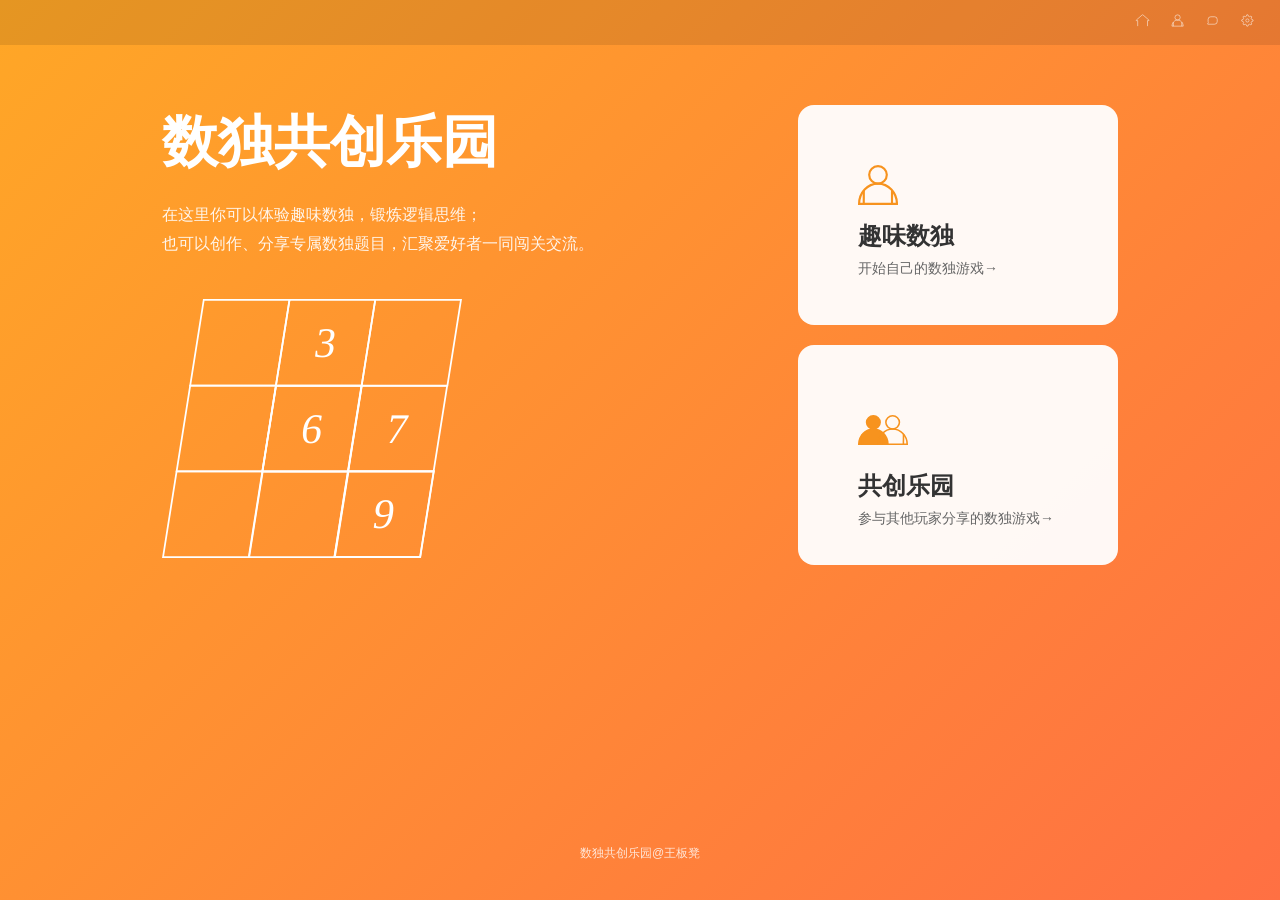
==== index.html @ 4a88fc5c "Initial commit" ====
<!DOCTYPE html>
<html lang="zh-CN">
<head>
    <meta charset="UTF-8">
    <meta name="viewport" content="width=device-width, initial-scale=1.0">
    <title>数独共创乐园</title>
    <script>
        // 在页面加载前设置主题，避免闪烁
        (function() {
            const savedTheme = localStorage.getItem('currentTheme') || 'orange';
            const themes = {
                orange: 'linear-gradient(135deg, #FFA726 0%, #FF7043 100%)',
                blue: 'linear-gradient(135deg, #1E88E5 0%, #1565C0 100%)',
                purple: 'linear-gradient(135deg, #7E57C2 0%, #5E35B1 100%)',
                green: 'linear-gradient(135deg, #43A047 0%, #2E7D32 100%)',
                pink: 'linear-gradient(135deg, #EC407A 0%, #D81B60 100%)',
                cyan: 'linear-gradient(135deg, #00ACC1 0%, #00838F 100%)',
                dark: 'linear-gradient(135deg, #1a1a2e 0%, #16213e 100%)'
            };
            document.documentElement.style.setProperty('--theme-gradient', themes[savedTheme] || themes.orange);
        })();
    </script>
    <link rel="stylesheet" href="public/home.css">
    <link rel="stylesheet" href="public/settings.css">
    <link rel="stylesheet" href="public/message-popup.css">
</head>
<body>
    <!-- 导航栏 -->
    <nav>
        <a href="index.html"><img src="public/images/主页图标.svg" alt="首页"></a>
        <a href="account.html" data-action="account"><img src="public/images/账号图标.svg" alt="账号"></a>
        <a href="#" id="messageBtn" style="position: relative;">
            <img src="public/images/消息图标.svg" alt="消息">
            <span id="messageBadge"></span>
        </a>
        <a href="#" onclick="event.preventDefault(); event.stopPropagation(); toggleSettingsMenu(this);"><img src="public/images/设置图标.svg" alt="设置"></a>
    </nav>

    <!-- 主要内容 -->
    <div class="main-content">
        <div class="left-section">
            <h1>数独共创乐园</h1>
            <p>在这里你可以体验趣味数独，锻炼逻辑思维；<br>
            也可以创作、分享专属数独题目，汇聚爱好者一同闯关交流。</p>
            
            <!-- 数独网格预览 -->
            <img src="public/images/说明下面的图片.svg" alt="数独网格" class="sudoku-image">
        </div>

        <div class="right-section">
            <a href="game.html" class="card-link">
                <div class="card game-card">
                    <div class="card-icon-wrapper">
                        <img src="public/images/趣味数独图标.svg" alt="趣味数独" class="card-icon">
                    </div>
                    <div class="card-title">趣味数独</div>
                    <div class="card-desc">开始自己的数独游戏→</div>
                </div>
            </a>

            <a href="paradise.html" class="card-link">
                <div class="card paradise-card">
                    <div class="card-icon-wrapper">
                        <img src="public/images/共创乐园图标.svg" alt="共创乐园" class="card-icon">
                    </div>
                    <div class="card-title">共创乐园</div>
                    <div class="card-desc">参与其他玩家分享的数独游戏→</div>
                </div>
            </a>
        </div>
    </div>

    <footer>
        数独共创乐园@王板凳
    </footer>

    <script src="public/js/user.js"></script>
    <script src="public/js/user-menu.js"></script>
    <script src="public/js/settings-menu.js"></script>
    <script src="public/js/audio-manager.js"></script>
    <script src="public/js/message-popup.js"></script>
</body>
</html>
---- public/home.css ----
@charset "utf-8";

* {
    margin: 0;
    padding: 0;
    box-sizing: border-box;
}

body {
    min-height: 100vh;
    background: var(--theme-gradient, linear-gradient(135deg, #FFA726 0%, #FF7043 100%));
    font-family: "Noto Sans SC", "Source Han Sans CN", "Microsoft YaHei", sans-serif;
    color: #FFFFFF;
}

/* 导航栏 */
nav {
    display: flex;
    justify-content: flex-end;
    padding: 12px 24px;
    gap: 18px;
}

nav a {
    color: #FFFFFF;
    text-decoration: none;
    opacity: 0.9;
    transition: opacity 0.3s;
}

nav a:hover {
    opacity: 1;
}

nav img {
    width: 17px;
    height: 17px;
}

/* 主要内容区域 */
.main-content {
    display: flex;
    justify-content: space-around;
    align-items: flex-start;
    padding: 60px 80px;
    min-height: calc(100vh - 120px);
    flex-wrap: wrap;
    gap: 40px;
}

.left-section {
    max-width: 500px;
    display: flex;
    flex-direction: column;
    align-items: flex-start;
}

.left-section h1 {
    font-size: 56px;
    margin-bottom: 20px;
    font-weight: bold;
}

.left-section p {
    font-size: 16px;
    line-height: 1.8;
    opacity: 0.9;
    margin-bottom: 40px;
}

/* 数独网格预览 */
.sudoku-image {
    max-width: 300px;
    height: auto;
}

/* 右侧卡片区域 */
.right-section {
    display: flex;
    flex-direction: column;
    gap: 20px;
}

.card-link {
    text-decoration: none;
    color: inherit;
}

.card {
    background-color: rgba(255, 255, 255, 0.95);
    border-radius: 16px;
    padding: 60px 60px 40px 60px;
    width: 320px;
    min-height: 220px;
    height: 220px;
    cursor: pointer;
    transition: transform 0.3s, box-shadow 0.3s;
    display: flex;
    flex-direction: column;
    justify-content: flex-start;
    box-sizing: border-box;
}

.card:hover {
    transform: translateY(-5px);
    box-shadow: 0 10px 40px rgba(0, 0, 0, 0.15);
}

.card-icon-wrapper {
    width: 40px;
    height: 40px;
    display: flex;
    justify-content: center;
    align-items: center;
    margin-bottom: 15px;
}

.card-icon {
    width: 40px;
    height: 40px;
    object-fit: contain;
}

.card-title {
    font-size: 24px;
    color: #333333;
    margin-bottom: 8px;
    font-weight: bold;
    font-family: "Noto Sans SC", "Source Han Sans CN", "Microsoft YaHei", sans-serif;
}

.card-desc {
    font-size: 14px;
    color: #666666;
    font-family: "Noto Sans SC", "Source Han Sans CN", "Microsoft YaHei", sans-serif;
}

/* Footer样式 */
footer {
    text-align: center;
    padding: 20px;
    font-size: 12px;
    color: rgba(255, 255, 255, 0.8);
    font-family: "Noto Sans SC", "Source Han Sans CN", "Microsoft YaHei", sans-serif;
    margin-top: auto;
}

/* 趣味数独卡片图标保持40x40px */
.game-card .card-icon-wrapper {
    width: 40px;
    height: 40px;
}

.game-card .card-icon {
    width: 40px;
    height: 40px;
}

/* 共创乐园卡片图标放大到50x50px */
.paradise-card .card-icon-wrapper {
    width: 50px;
    height: 50px;
}

.paradise-card .card-icon {
    width: 50px;
    height: 50px;
}

/* 通用样式类 */
.st {
    font-family: "Noto Sans SC", "Source Han Sans CN", "Microsoft YaHei", sans-serif;
    font-size: 24px;
    color: #FFFFFF;
    color: rgb(255, 255, 255);
    opacity: 0.9;
    filter: alpha(opacity=90) progid:DXImageTransform.Microsoft.Alpha(opacity=90);
}

/* 响应式布局 */
@media (max-width: 1080px) {
    .main-content {
        flex-direction: column;
        align-items: center;
        text-align: center;
    }
    
    .left-section {
        align-items: center;
        max-width: 100%;
    }
    
    .sudoku-image {
        max-width: 350px;
    }
    
    .right-section {
        flex-direction: row;
        flex-wrap: wrap;
        justify-content: center;
        gap: 20px;
        margin-top: 20px;
    }
    
    .card {
        width: 320px;
        min-height: 220px;
        height: 220px;
    }

    .card-desc {
        white-space: nowrap;
        font-size: 13px;
    }
}

@media (max-width: 768px) {
    nav {
        padding: 15px 20px;
        gap: 20px;
    }
    
    nav img {
        width: 24px;
        height: 24px;
    }
    
    .main-content {
        padding: 30px 20px;
    }
    
    .left-section h1 {
        font-size: 40px;
    }
    
    .left-section p {
        font-size: 14px;
    }
    
    .sudoku-image {
        max-width: 280px;
    }
    
    .right-section {
        flex-direction: column;
        align-items: stretch;
        width: 100%;
        padding: 0 15px;
        box-sizing: border-box;
    }
    
    .card-link {
        width: 100%;
        display: flex;
        justify-content: center;
    }
    
    .card {
        width: 100%;
        max-width: 320px;
        min-height: 220px;
        height: 220px;
    }
}

@media (max-width: 400px) {
    .right-section {
        width: 100%;
        padding: 0 15px;
        box-sizing: border-box;
        display: flex;
        flex-direction: column;
        align-items: stretch;
        gap: 15px;
    }
    
    .card-link {
        width: 100%;
    }
    
    .card {
        width: 100%;
        max-width: none;
        min-height: 200px;
        height: 200px;
        padding: 30px 20px;
        box-sizing: border-box;
    }
    
    .card-title {
        font-size: 20px;
    }
    
    .card-desc {
        font-size: 13px;
        white-space: normal;
    }
}

/* 游戏页面样式 */
.game-page {
    background: linear-gradient(180deg, #FFA726 0%, #FF7043 100%);
}

.game-header {
    display: flex;
    justify-content: space-between;
    align-items: center;
    padding: 15px 30px;
    border-bottom: 1px solid rgba(255,255,255,0.3);
}

.logo-section {
    display: flex;
    align-items: center;
    gap: 20px;
}

.logo {
    width: 40px;
    height: 40px;
}

.nav-tabs {
    display: flex;
    gap: 10px;
}

.nav-tabs .tab {
    padding: 8px 30px;
    border: 3px solid #fff;
    background: transparent;
    color: #fff;
    border-radius: 5px;
    font-family: "Noto Sans SC", "Source Han Sans CN", "Microsoft YaHei", sans-serif;
    font-size: 20px;
    cursor: pointer;
    transition: all 0.3s;
}

.nav-tabs .tab.active {
    background: rgba(255,255,255,0.24);
}

.header-icons {
    display: flex;
    gap: 20px;
}

.header-icons img {
    width: 28px;
    height: 28px;
}

.game-main {
    padding: 30px;
    max-width: 1200px;
    margin: 0 auto;
}

.difficulty {
    text-align: center;
    margin-bottom: 20px;
    font-size: 18px;
}

.stars {
    font-size: 24px;
    margin-left: 10px;
}

.game-content {
    display: flex;
    justify-content: center;
    gap: 50px;
    flex-wrap: wrap;
}

/* 数独网格 */
.sudoku-grid {
    display: flex;
    justify-content: center;
    align-items: center;
}

.grid-container {
    display: grid;
    grid-template-columns: repeat(9, 50px);
    grid-template-rows: repeat(9, 50px);
    border: 3px solid #fff;
    border-radius: 4px;
    overflow: hidden;
}

.cell {
    display: flex;
    justify-content: center;
    align-items: center;
    border: 2px solid rgba(255,255,255,0.5);
    font-size: 24px;
    font-weight: bold;
    cursor: pointer;
    transition: background 0.2s;
    color: rgba(255,255,255,0.6); /* 玩家填写的数字60%不透明度 */
}

.cell:hover {
    background: rgba(255,255,255,0.2);
}

.cell.thick-right {
    border-right: 5px solid #fff;
}

.cell.thick-bottom {
    border-bottom: 5px solid #fff;
}

.cell.highlight {
    background: rgba(255,255,255,0.25); /* 高亮格子25%不透明度 */
}

.cell.fixed {
    color: rgba(255,255,255,1); /* 固定数字100%不透明度 */
}

.cell.user-input {
    color: rgba(255,255,255,0.6); /* 玩家填写的数字60%不透明度 */
}

.cell.note {
    color: rgba(255,255,255,0.6); /* 笔记60%不透明度 */
    font-size: 12px;
}

.cell.error {
    color: rgba(231,76,60,0.3); /* 错误数字红色30%不透明度 */
    background: rgba(231,76,60,0.1);
}

.cell.selected {
    background: rgba(255,255,255,0.35);
}

/* 控制面板 */
.control-panel {
    display: flex;
    flex-direction: column;
    gap: 25px;
    width: 350px;
}

.btn {
    padding: 25px 20px;
    border: 3px solid #fff;
    background: transparent;
    color: #fff;
    border-radius: 8px;
    font-family: "Noto Sans SC", "Source Han Sans CN", "Microsoft YaHei", sans-serif;
    font-size: 24px;
    cursor: pointer;
    transition: all 0.3s;
}

.btn:hover {
    background: rgba(255,255,255,0.2);
}

.btn-large {
    width: 100%;
}

.num-pad {
    display: grid;
    grid-template-columns: repeat(3, 1fr);
    gap: 24px;
}

.num-btn {
    padding: 20px 10px;
    border: 3px solid #fff;
    background: transparent;
    color: #fff;
    border-radius: 8px;
    font-family: "Noto Sans SC", "Source Han Sans CN", "Microsoft YaHei", sans-serif;
    font-size: 48px;
    font-weight: bold;
    cursor: pointer;
    transition: all 0.3s;
    display: flex;
    flex-direction: column;
    align-items: center;
    gap: 5px;
}

.num-btn:hover {
    background: rgba(255,255,255,0.2);
}

.num-btn.active {
    background: rgba(255,255,255,0.24);
}

.num-btn .count {
    font-size: 18px;
    opacity: 1;
}

.action-btns {
    display: grid;
    grid-template-columns: repeat(2, 1fr);
    gap: 24px;
}

/* game.js 按钮样式 */
.action-btn {
    padding: 25px 20px;
    border: 3px solid #fff;
    background: transparent;
    color: #fff;
    border-radius: 8px;
    font-family: "Noto Sans SC", "Source Han Sans CN", "Microsoft YaHei", sans-serif;
    font-size: 24px;
    cursor: pointer;
    transition: all 0.3s;
}

.action-btn:hover {
    background: rgba(255,255,255,0.2);
}

.new-game-btn {
    width: 100%;
}

.num-count {
    font-size: 18px;
    opacity: 1;
}

/* 对话框样式 */
.new-game-dialog {
    position: fixed;
    top: 0;
    left: 0;
    width: 100%;
    height: 100%;
    background: rgba(0,0,0,0.5);
    display: flex;
    justify-content: center;
    align-items: center;
    z-index: 1000;
}

.new-game-dialog-content {
    background: #fff;
    padding: 40px;
    border-radius: 12px;
    text-align: center;
    color: #333;
}

.new-game-dialog-content h3 {
    margin-bottom: 10px;
    font-size: 24px;
}

.new-game-dialog-content p {
    margin-bottom: 20px;
    color: #666;
}

.dialog-buttons {
    display: flex;
    gap: 15px;
    justify-content: center;
}

.dialog-btn {
    padding: 12px 24px;
    border: 3px solid #fff;
    border-radius: 8px;
    background: transparent;
    color: #fff;
    font-family: "Noto Sans SC", "Source Han Sans CN", "Microsoft YaHei", sans-serif;
    font-size: 16px;
    cursor: pointer;
    transition: all 0.3s;
}

.dialog-btn:hover {
    background: rgba(255,255,255,0.2);
}

.dialog-btn-primary {
    /* 主按钮可以稍微突出一点 */
    border-width: 3px;
}

.dialog-btn-secondary {
    /* 次要按钮样式 */
    border-width: 3px;
}

.dialog-btn-cancel {
    /* 取消按钮样式 */
    border-width: 3px;
}

/* 记录和评论区 */
.game-info {
    display: flex;
    gap: 50px;
    margin-top: 40px;
    padding-top: 20px;
    border-top: 1px solid rgba(255,255,255,0.3);
}

.records-section {
    flex: 1;
}

.records-section h3,
.comment-section h3 {
    margin-bottom: 15px;
    font-size: 20px;
    color: #fff;
}

.record-item {
    display: flex;
    justify-content: space-between;
    padding: 10px 0;
    border-bottom: 1px solid rgba(255,255,255,0.2);
    color: rgba(255,255,255,0.8);
}

.comment-item {
    margin-bottom: 20px;
    padding: 15px;
    background: rgba(255,255,255,0.1);
    border-radius: 8px;
}

.comment-header {
    display: flex;
    justify-content: space-between;
    margin-bottom: 10px;
    font-size: 14px;
}

.comment-header span:first-child {
    font-weight: bold;
    color: #fff;
}

.comment-header span:last-child {
    color: rgba(255,255,255,0.6);
}

.comment-content {
    color: rgba(255,255,255,0.8);
}

/* 评论区 */
.comment-section {
    margin-top: 40px;
    padding-top: 20px;
    border-top: 1px solid rgba(255,255,255,0.3);
}

.comment {
    display: flex;
    align-items: center;
    gap: 10px;
    margin-bottom: 15px;
}

.avatar {
    width: 35px;
    height: 35px;
    border-radius: 50%;
}

.username {
    font-weight: bold;
    color: #fff;
}

.comment-text {
    color: rgba(255,255,255,0.8);
}

.comment-input {
    display: flex;
    gap: 10px;
}

.input-field {
    flex: 1;
    padding: 12px 15px;
    border: none;
    border-radius: 25px;
    font-family: inherit;
    font-size: 14px;
}

.send-btn {
    padding: 12px 25px;
    border: none;
    background: rgba(255,255,255,0.95);
    color: #FF7043;
    border-radius: 25px;
    font-family: inherit;
    font-size: 14px;
    cursor: pointer;
}

/* 游戏页面响应式 */
@media (max-width: 768px) {
    .game-header {
        flex-direction: column;
        gap: 15px;
    }
    
    .logo-section {
        flex-direction: column;
    }
    
    .nav-tabs {
        flex-wrap: wrap;
        justify-content: center;
    }
    
    .grid-container {
        grid-template-columns: repeat(9, 35px);
        grid-template-rows: repeat(9, 35px);
    }
    
    .cell {
        font-size: 14px;
    }
    
    .control-panel {
        width: 100%;
        max-width: 300px;
        margin: 0 auto;
    }
    
    .comment-input {
        flex-direction: column;
    }
}
---- public/settings.css ----
/* 设置菜单样式 */
.settings-menu {
    opacity: 0;
    transform: translateY(-10px);
    transition: opacity 0.2s ease, transform 0.2s ease;
}

.settings-menu.show {
    opacity: 1;
    transform: translateY(0);
}

.settings-menu-content {
    background: rgba(255, 255, 255, 0.95);
    border-radius: 12px;
    padding: 16px;
    min-width: 240px;
    box-shadow: 0 8px 32px rgba(0, 0, 0, 0.2);
    backdrop-filter: blur(10px);
}

.settings-title {
    color: #333;
    font-size: 14px;
    font-weight: 600;
    margin-bottom: 12px;
}

/* 音频控制区域 */
.audio-section {
    margin-bottom: 0;
}

.sound-section {
    margin-bottom: 0;
}

.volume-control {
    display: flex;
    align-items: center;
    gap: 8px;
    padding: 8px 0;
}

.volume-control span {
    font-size: 14px;
    color: #333;
    min-width: 60px;
}

.volume-control input[type="range"] {
    flex: 1;
    height: 4px;
    -webkit-appearance: none;
    appearance: none;
    background: rgba(0, 0, 0, 0.1);
    border-radius: 2px;
    cursor: pointer;
}

.volume-control input[type="range"]::-webkit-slider-thumb {
    -webkit-appearance: none;
    appearance: none;
    width: 14px;
    height: 14px;
    background: #FFA726;
    border-radius: 50%;
    cursor: pointer;
    transition: transform 0.2s ease;
}

.volume-control input[type="range"]::-webkit-slider-thumb:hover {
    transform: scale(1.2);
}

.menu-divider {
    height: 1px;
    background: rgba(0, 0, 0, 0.1);
    margin: 12px 0;
}

/* 主题列表 - 两列布局 */
.theme-list {
    display: grid;
    grid-template-columns: repeat(2, 1fr);
    gap: 8px;
}

.theme-item {
    display: flex;
    align-items: center;
    gap: 10px;
    padding: 10px 12px;
    border: none;
    background: transparent;
    border-radius: 8px;
    cursor: pointer;
    transition: all 0.2s ease;
    width: 100%;
    text-align: left;
}

.theme-item:hover {
    background: rgba(0, 0, 0, 0.05);
}

.theme-item.selected {
    background: rgba(255, 167, 38, 0.1);
    border: 1px solid rgba(255, 167, 38, 0.3);
}

.color-preview {
    width: 24px;
    height: 24px;
    border-radius: 6px;
    box-shadow: 0 2px 8px rgba(0, 0, 0, 0.15);
}

.theme-name {
    color: #333;
    font-size: 13px;
    font-family: "Noto Sans SC", "Microsoft YaHei", sans-serif;
}

/* CSS变量定义 */
:root {
    --theme-primary: #FFA726;
    --theme-secondary: #FF7043;
    --theme-gradient: linear-gradient(135deg, #FFA726 0%, #FF7043 100%);
}
---- public/message-popup.css ----
/* 站内信弹窗样式 */

/* 遮罩层 */
.message-backdrop {
    position: fixed;
    top: 0;
    left: 0;
    width: 100%;
    height: 100%;
    background: rgba(0, 0, 0, 0.6);
    z-index: 1000;
    backdrop-filter: blur(4px);
    animation: fadeIn 0.2s ease;
}

/* 弹窗容器 */
.message-popup {
    position: fixed;
    top: 50%;
    left: 50%;
    transform: translate(-50%, -50%);
    width: 90%;
    max-width: 500px;
    height: 500px;
    max-height: 90vh;
    background: var(--theme-gradient, linear-gradient(135deg, #FFA726 0%, #FF7043 100%));
    border-radius: 12px;
    box-shadow: 0 20px 60px rgba(0, 0, 0, 0.3);
    z-index: 1001;
    display: flex;
    flex-direction: column;
    animation: slideUp 0.3s ease;
    overflow: hidden;
    border: 2px solid rgba(255, 255, 255, 0.5);
}

@keyframes fadeIn {
    from { opacity: 0; }
    to { opacity: 1; }
}

@keyframes slideUp {
    from {
        opacity: 0;
        transform: translate(-50%, -45%);
    }
    to {
        opacity: 1;
        transform: translate(-50%, -50%);
    }
}

/* 弹窗头部 */
.message-header {
    display: flex;
    justify-content: space-between;
    align-items: center;
    height: 36px;
    padding: 0 16px;
    background: transparent;
    color: white;
    flex-shrink: 0;
}

.message-header .header-content {
    display: flex;
    align-items: center;
    gap: 8px;
}

.message-header img {
    width: 22px;
    height: 22px;
}

.message-header h2 {
    font-size: 14.4px;
    font-weight: 600;
    margin: 0;
}

.close-btn {
    background: transparent;
    border: none;
    color: white;
    width: 24px;
    height: 24px;
    border-radius: 4px;
    font-size: 14px;
    cursor: pointer;
    transition: opacity 0.2s;
    display: flex;
    align-items: center;
    justify-content: center;
    transform: scale(1.0);
    opacity: 0.85;
}

.close-btn:hover {
    opacity: 1;
}

/* 弹窗主体 */
.message-body {
    height: 412px;
    padding: 12px;
    overflow: hidden;
    flex-shrink: 0;
    box-sizing: border-box;
}
/* 消息列表 */
.message-list {
    display: flex;
    flex-direction: column;
    gap: 6px;
    height: 100%;
}

/* 消息项 */
.message-item {
    display: flex;
    align-items: flex-start;
    gap: 10px;
    padding: 8px 12px;
    height: 73px;
    background: transparent;
    border-radius: 8px;
    cursor: pointer;
    transition: all 0.2s;
    position: relative;
    box-sizing: border-box;
    overflow: hidden;
    border: 1px solid rgba(255, 255, 255, 0.3);
}

.message-item:hover {
    background: rgba(255, 255, 255, 0.1);
    transform: translateX(4px);
}

.message-item.unread {
    background: transparent;
    border-left: 3px solid white;
}

.message-icon {
    width: 20px;
    height: 20px;
    flex-shrink: 0;
    opacity: 0.8;
    filter: brightness(0) invert(1);
}

.message-content {
    flex: 1;
    min-width: 0;
}

.message-title {
    font-size: 13px;
    font-weight: 600;
    color: white;
    margin-bottom: 2px;
}

.message-text {
    font-size: 12px;
    color: rgba(255, 255, 255, 0.85);
    line-height: 1.4;
    margin-bottom: 4px;
    display: -webkit-box;
    -webkit-line-clamp: 2;
    -webkit-box-orient: vertical;
    overflow: hidden;
    text-overflow: ellipsis;
}

.message-stats {
    display: flex;
    gap: 16px;
    font-size: 11px;
    color: rgba(255, 255, 255, 0.7);
}

.message-info-row {
    display: flex;
    justify-content: space-between;
    align-items: center;
}

.message-stat-icon {
    width: 12px;
    height: 12px;
    vertical-align: middle;
    margin-right: 4px;
}

.message-time {
    font-size: 11px;
    color: rgba(255, 255, 255, 0.6);
}

.delete-btn {
    position: absolute;
    top: 8px;
    right: 8px;
    background: transparent;
    border: 1px solid rgba(255, 255, 255, 0.3);
    color: white;
    width: 20px;
    height: 20px;
    border-radius: 4px;
    font-size: 12px;
    cursor: pointer;
    opacity: 0;
    transition: all 0.2s;
    display: flex;
    align-items: center;
    justify-content: center;
}

.message-item:hover .delete-btn {
    opacity: 1;
}

.delete-btn:hover {
    background: rgba(255, 255, 255, 0.2);
    color: white;
}

/* 空状态 */
.empty-state {
    display: flex;
    flex-direction: column;
    align-items: center;
    justify-content: center;
    padding: 40px 20px;
    color: rgba(255, 255, 255, 0.8);
}

.empty-icon {
    font-size: 48px;
    margin-bottom: 16px;
}

.empty-state p {
    margin: 4px 0;
    font-size: 14px;
}

.empty-hint {
    font-size: 12px !important;
    color: rgba(255, 255, 255, 0.6);
}

/* 弹窗底部 */
.message-footer {
    height: 52px;
    padding: 10px 16px;
    display: flex;
    justify-content: center;
    align-items: center;
    gap: 10px;
    flex-shrink: 0;
    background: transparent;
    box-sizing: border-box;
    margin-top: -6px;
}

.footer-text {
    font-size: 12px;
    color: rgba(255, 255, 255, 0.8);
}

/* 翻页按钮 */
.pagination-btn {
    background: rgba(255, 255, 255, 0.2);
    border: 1px solid rgba(255, 255, 255, 0.4);
    color: white;
    width: 32px;
    height: 32px;
    border-radius: 6px;
    font-size: 14px;
    cursor: pointer;
    transition: all 0.2s;
    display: flex;
    align-items: center;
    justify-content: center;
}

.pagination-btn:hover {
    background: rgba(255, 255, 255, 0.3);
}

.pagination-btn:disabled {
    opacity: 0.4;
    cursor: not-allowed;
}

.pagination-info {
    font-size: 12px;
    color: rgba(255, 255, 255, 0.8);
    min-width: 60px;
    text-align: center;
}

/* 消息详情弹窗 */
.message-detail-popup {
    position: fixed;
    top: 50%;
    left: 50%;
    transform: translate(-50%, -50%);
    width: 85%;
    max-width: 450px;
    max-height: 70vh;
    background: var(--theme-gradient, linear-gradient(135deg, #FFA726 0%, #FF7043 100%));
    border-radius: 12px;
    box-shadow: 0 20px 60px rgba(0, 0, 0, 0.3);
    z-index: 1002;
    display: flex;
    flex-direction: column;
    animation: slideUp 0.3s ease;
    overflow: hidden;
    border: 2px solid rgba(255, 255, 255, 0.5);
}

.message-detail-header {
    display: flex;
    justify-content: space-between;
    align-items: center;
    padding: 12px 16px;
    background: rgba(255, 255, 255, 0.15);
    border-bottom: 1px solid rgba(255, 255, 255, 0.2);
}

.message-detail-header h3 {
    margin: 0;
    font-size: 15px;
    color: white;
    font-weight: 600;
}

.message-detail-body {
    padding: 16px;
    overflow-y: auto;
    max-height: calc(70vh - 60px);
}

.message-detail-content {
    font-size: 14px;
    color: rgba(255, 255, 255, 0.95);
    line-height: 1.6;
    margin: 0 0 12px 0;
    white-space: pre-wrap;
    word-break: break-word;
}

.message-detail-stats {
    display: flex;
    gap: 20px;
    margin-bottom: 12px;
    font-size: 13px;
    color: rgba(255, 255, 255, 0.85);
}

.message-detail-time {
    font-size: 12px;
    color: rgba(255, 255, 255, 0.6);
    margin: 0;
    text-align: right;
}

/* 消息按钮徽章 */
#messageBadge {
    position: absolute;
    top: -4px;
    right: -4px;
    background: #f44336;
    color: white;
    font-size: 11px;
    width: 18px;
    height: 18px;
    border-radius: 50%;
    display: none;
    align-items: center;
    justify-content: center;
    font-weight: 600;
    box-shadow: 0 2px 4px rgba(0, 0, 0, 0.2);
}

/* 响应式 */
@media (max-width: 480px) {
    .message-popup {
        width: 95%;
        max-height: 85vh;
    }
    
    .message-filters {
        flex-wrap: wrap;
    }
    
    .filter-btn {
        flex: none;
        min-width: 70px;
    }
    
    .message-item {
        padding: 12px;
    }
}
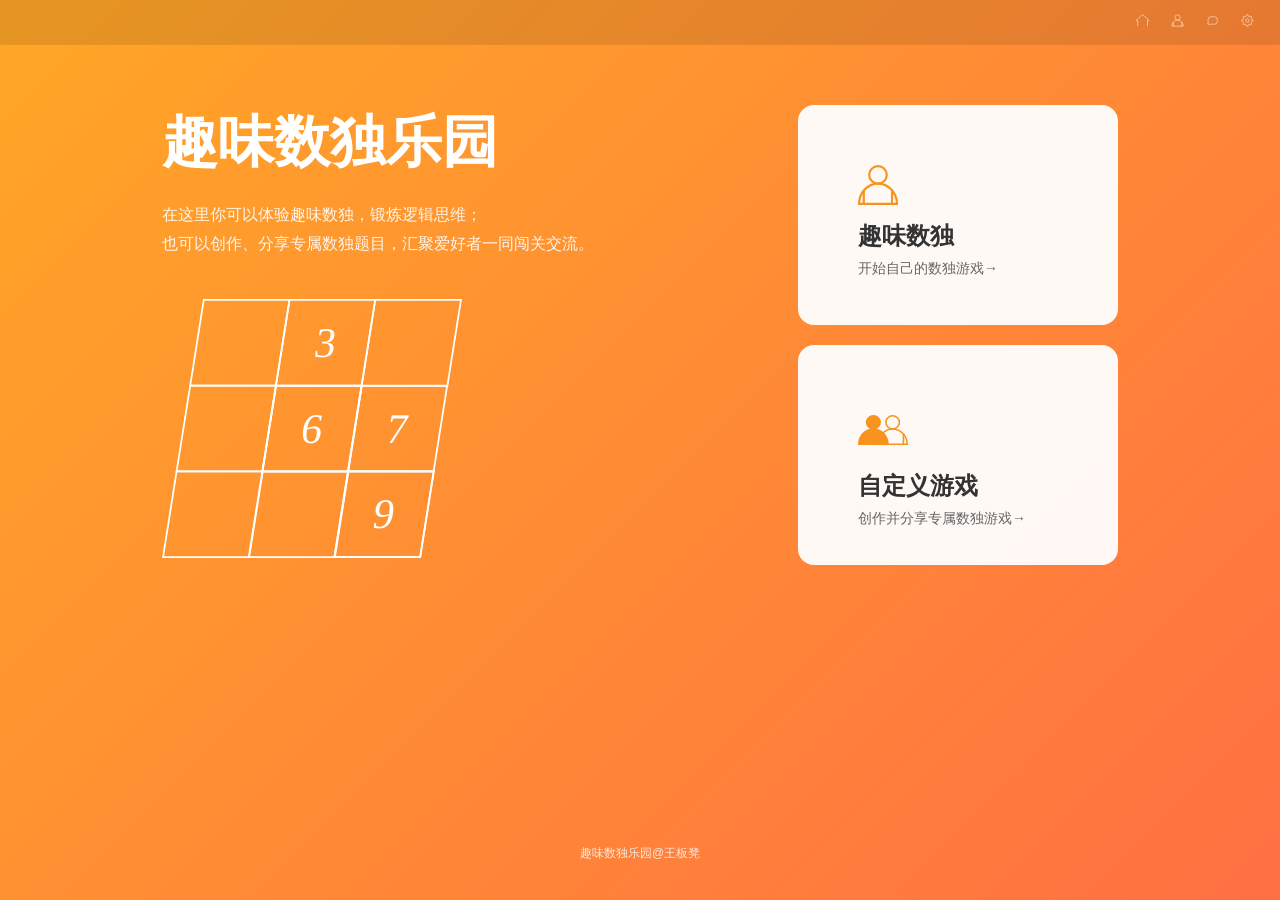
==== commit 74ca3f94: "更新样式" ====
--- a/index.html
+++ b/index.html
@@ -3,7 +3,7 @@
 <head>
     <meta charset="UTF-8">
     <meta name="viewport" content="width=device-width, initial-scale=1.0">
-    <title>数独共创乐园</title>
+    <title>趣味数独乐园</title>
     <script>
         // 在页面加载前设置主题，避免闪烁
         (function() {
@@ -20,64 +20,64 @@
             document.documentElement.style.setProperty('--theme-gradient', themes[savedTheme] || themes.orange);
         })();
     </script>
-    <link rel="stylesheet" href="public/home.css">
-    <link rel="stylesheet" href="public/settings.css">
-    <link rel="stylesheet" href="public/message-popup.css">
+    <link rel="stylesheet" href="home.css">
+    <link rel="stylesheet" href="settings.css">
+    <link rel="stylesheet" href="message-popup.css">
 </head>
 <body>
     <!-- 导航栏 -->
     <nav>
-        <a href="index.html"><img src="public/images/主页图标.svg" alt="首页"></a>
-        <a href="account.html" data-action="account"><img src="public/images/账号图标.svg" alt="账号"></a>
+        <a href="index.html"><img src="images/主页图标.svg" alt="首页"></a>
+        <a href="account.html" data-action="account"><img src="images/账号图标.svg" alt="账号"></a>
         <a href="#" id="messageBtn" style="position: relative;">
-            <img src="public/images/消息图标.svg" alt="消息">
+            <img src="images/消息图标.svg" alt="消息">
             <span id="messageBadge"></span>
         </a>
-        <a href="#" onclick="event.preventDefault(); event.stopPropagation(); toggleSettingsMenu(this);"><img src="public/images/设置图标.svg" alt="设置"></a>
+        <a href="#" onclick="event.preventDefault(); event.stopPropagation(); toggleSettingsMenu(this);"><img src="images/设置图标.svg" alt="设置"></a>
     </nav>
 
     <!-- 主要内容 -->
     <div class="main-content">
         <div class="left-section">
-            <h1>数独共创乐园</h1>
+            <h1>趣味数独乐园</h1>
             <p>在这里你可以体验趣味数独，锻炼逻辑思维；<br>
             也可以创作、分享专属数独题目，汇聚爱好者一同闯关交流。</p>
             
             <!-- 数独网格预览 -->
-            <img src="public/images/说明下面的图片.svg" alt="数独网格" class="sudoku-image">
+            <img src="images/说明下面的图片.svg" alt="数独网格" class="sudoku-image">
         </div>
 
         <div class="right-section">
             <a href="game.html" class="card-link">
                 <div class="card game-card">
                     <div class="card-icon-wrapper">
-                        <img src="public/images/趣味数独图标.svg" alt="趣味数独" class="card-icon">
+                        <img src="images/趣味数独图标.svg" alt="趣味数独" class="card-icon">
                     </div>
                     <div class="card-title">趣味数独</div>
                     <div class="card-desc">开始自己的数独游戏→</div>
                 </div>
             </a>
 
-            <a href="paradise.html" class="card-link">
+            <a href="custom-editor.html" class="card-link">
                 <div class="card paradise-card">
                     <div class="card-icon-wrapper">
-                        <img src="public/images/共创乐园图标.svg" alt="共创乐园" class="card-icon">
+                        <img src="images/共创乐园图标.svg" alt="自定义游戏" class="card-icon">
                     </div>
-                    <div class="card-title">共创乐园</div>
-                    <div class="card-desc">参与其他玩家分享的数独游戏→</div>
+                    <div class="card-title">自定义游戏</div>
+                    <div class="card-desc">创作并分享专属数独游戏→</div>
                 </div>
             </a>
         </div>
     </div>
 
     <footer>
-        数独共创乐园@王板凳
+        趣味数独乐园@王板凳
     </footer>
 
-    <script src="public/js/user.js"></script>
-    <script src="public/js/user-menu.js"></script>
-    <script src="public/js/settings-menu.js"></script>
-    <script src="public/js/audio-manager.js"></script>
-    <script src="public/js/message-popup.js"></script>
+    <script src="js/user.js"></script>
+    <script src="js/user-menu.js"></script>
+    <script src="js/settings-menu.js"></script>
+    <script src="js/audio-manager.js"></script>
+    <script src="js/message-popup.js"></script>
 </body>
 </html>
--- a/home.css
+++ b/home.css
@@ -0,0 +1,753 @@
+@charset "utf-8";
+
+* {
+    margin: 0;
+    padding: 0;
+    box-sizing: border-box;
+}
+
+body {
+    min-height: 100vh;
+    background: var(--theme-gradient, linear-gradient(135deg, #FFA726 0%, #FF7043 100%));
+    font-family: "Noto Sans SC", "Source Han Sans CN", "Microsoft YaHei", sans-serif;
+    color: #FFFFFF;
+}
+
+/* 导航栏 */
+nav {
+    display: flex;
+    justify-content: flex-end;
+    padding: 12px 24px;
+    gap: 18px;
+}
+
+nav a {
+    color: #FFFFFF;
+    text-decoration: none;
+    opacity: 0.9;
+    transition: opacity 0.3s;
+}
+
+nav a:hover {
+    opacity: 1;
+}
+
+nav img {
+    width: 17px;
+    height: 17px;
+}
+
+/* 主要内容区域 */
+.main-content {
+    display: flex;
+    justify-content: space-around;
+    align-items: flex-start;
+    padding: 60px 80px;
+    min-height: calc(100vh - 120px);
+    flex-wrap: wrap;
+    gap: 40px;
+}
+
+.left-section {
+    max-width: 500px;
+    display: flex;
+    flex-direction: column;
+    align-items: flex-start;
+}
+
+.left-section h1 {
+    font-size: 56px;
+    margin-bottom: 20px;
+    font-weight: bold;
+}
+
+.left-section p {
+    font-size: 16px;
+    line-height: 1.8;
+    opacity: 0.9;
+    margin-bottom: 40px;
+}
+
+/* 数独网格预览 */
+.sudoku-image {
+    max-width: 300px;
+    height: auto;
+}
+
+/* 右侧卡片区域 */
+.right-section {
+    display: flex;
+    flex-direction: column;
+    gap: 20px;
+}
+
+.card-link {
+    text-decoration: none;
+    color: inherit;
+}
+
+.card {
+    background-color: rgba(255, 255, 255, 0.95);
+    border-radius: 16px;
+    padding: 60px 60px 40px 60px;
+    width: 320px;
+    min-height: 220px;
+    height: 220px;
+    cursor: pointer;
+    transition: transform 0.3s, box-shadow 0.3s;
+    display: flex;
+    flex-direction: column;
+    justify-content: flex-start;
+    box-sizing: border-box;
+}
+
+.card:hover {
+    transform: translateY(-5px);
+    box-shadow: 0 10px 40px rgba(0, 0, 0, 0.15);
+}
+
+.card-icon-wrapper {
+    width: 40px;
+    height: 40px;
+    display: flex;
+    justify-content: center;
+    align-items: center;
+    margin-bottom: 15px;
+}
+
+.card-icon {
+    width: 40px;
+    height: 40px;
+    object-fit: contain;
+}
+
+.card-title {
+    font-size: 24px;
+    color: #333333;
+    margin-bottom: 8px;
+    font-weight: bold;
+    font-family: "Noto Sans SC", "Source Han Sans CN", "Microsoft YaHei", sans-serif;
+}
+
+.card-desc {
+    font-size: 14px;
+    color: #666666;
+    font-family: "Noto Sans SC", "Source Han Sans CN", "Microsoft YaHei", sans-serif;
+}
+
+/* Footer样式 */
+footer {
+    text-align: center;
+    padding: 20px;
+    font-size: 12px;
+    color: rgba(255, 255, 255, 0.8);
+    font-family: "Noto Sans SC", "Source Han Sans CN", "Microsoft YaHei", sans-serif;
+    margin-top: auto;
+}
+
+/* 趣味数独卡片图标保持40x40px */
+.game-card .card-icon-wrapper {
+    width: 40px;
+    height: 40px;
+}
+
+.game-card .card-icon {
+    width: 40px;
+    height: 40px;
+}
+
+/* 共创乐园卡片图标放大到50x50px */
+.paradise-card .card-icon-wrapper {
+    width: 50px;
+    height: 50px;
+}
+
+.paradise-card .card-icon {
+    width: 50px;
+    height: 50px;
+}
+
+/* 通用样式类 */
+.st {
+    font-family: "Noto Sans SC", "Source Han Sans CN", "Microsoft YaHei", sans-serif;
+    font-size: 24px;
+    color: #FFFFFF;
+    color: rgb(255, 255, 255);
+    opacity: 0.9;
+    filter: alpha(opacity=90) progid:DXImageTransform.Microsoft.Alpha(opacity=90);
+}
+
+/* 响应式布局 */
+@media (max-width: 1080px) {
+    .main-content {
+        flex-direction: column;
+        align-items: center;
+        text-align: center;
+    }
+    
+    .left-section {
+        align-items: center;
+        max-width: 100%;
+    }
+    
+    .sudoku-image {
+        max-width: 350px;
+    }
+    
+    .right-section {
+        flex-direction: row;
+        flex-wrap: wrap;
+        justify-content: center;
+        gap: 20px;
+        margin-top: 20px;
+    }
+    
+    .card {
+        width: 320px;
+        min-height: 220px;
+        height: 220px;
+    }
+
+    .card-desc {
+        white-space: nowrap;
+        font-size: 13px;
+    }
+}
+
+@media (max-width: 768px) {
+    nav {
+        padding: 15px 20px;
+        gap: 20px;
+    }
+    
+    nav img {
+        width: 24px;
+        height: 24px;
+    }
+    
+    .main-content {
+        padding: 30px 20px;
+    }
+    
+    .left-section h1 {
+        font-size: 40px;
+    }
+    
+    .left-section p {
+        font-size: 14px;
+    }
+    
+    .sudoku-image {
+        max-width: 280px;
+    }
+    
+    .right-section {
+        flex-direction: column;
+        align-items: stretch;
+        width: 100%;
+        padding: 0 15px;
+        box-sizing: border-box;
+    }
+    
+    .card-link {
+        width: 100%;
+        display: flex;
+        justify-content: center;
+    }
+    
+    .card {
+        width: 100%;
+        max-width: 320px;
+        min-height: 220px;
+        height: 220px;
+    }
+}
+
+@media (max-width: 400px) {
+    .right-section {
+        width: 100%;
+        padding: 0 15px;
+        box-sizing: border-box;
+        display: flex;
+        flex-direction: column;
+        align-items: stretch;
+        gap: 15px;
+    }
+    
+    .card-link {
+        width: 100%;
+    }
+    
+    .card {
+        width: 100%;
+        max-width: none;
+        min-height: 200px;
+        height: 200px;
+        padding: 30px 20px;
+        box-sizing: border-box;
+    }
+    
+    .card-title {
+        font-size: 20px;
+    }
+    
+    .card-desc {
+        font-size: 13px;
+        white-space: normal;
+    }
+}
+
+/* 游戏页面样式 */
+.game-page {
+    background: linear-gradient(180deg, #FFA726 0%, #FF7043 100%);
+}
+
+.game-header {
+    display: flex;
+    justify-content: space-between;
+    align-items: center;
+    padding: 15px 30px;
+    border-bottom: 1px solid rgba(255,255,255,0.3);
+}
+
+.logo-section {
+    display: flex;
+    align-items: center;
+    gap: 20px;
+}
+
+.logo {
+    width: 40px;
+    height: 40px;
+}
+
+.nav-tabs {
+    display: flex;
+    gap: 10px;
+}
+
+.nav-tabs .tab {
+    padding: 8px 30px;
+    border: 3px solid #fff;
+    background: transparent;
+    color: #fff;
+    border-radius: 5px;
+    font-family: "Noto Sans SC", "Source Han Sans CN", "Microsoft YaHei", sans-serif;
+    font-size: 20px;
+    cursor: pointer;
+    transition: all 0.3s;
+}
+
+.nav-tabs .tab.active {
+    background: rgba(255,255,255,0.24);
+}
+
+.header-icons {
+    display: flex;
+    gap: 20px;
+}
+
+.header-icons img {
+    width: 28px;
+    height: 28px;
+}
+
+.game-main {
+    padding: 30px;
+    max-width: 1200px;
+    margin: 0 auto;
+}
+
+.difficulty {
+    text-align: center;
+    margin-bottom: 20px;
+    font-size: 18px;
+}
+
+.stars {
+    font-size: 24px;
+    margin-left: 10px;
+}
+
+.game-content {
+    display: flex;
+    justify-content: center;
+    gap: 50px;
+    flex-wrap: wrap;
+}
+
+/* 数独网格 */
+.sudoku-grid {
+    display: flex;
+    justify-content: center;
+    align-items: center;
+}
+
+.grid-container {
+    display: grid;
+    grid-template-columns: repeat(9, 50px);
+    grid-template-rows: repeat(9, 50px);
+    border: 3px solid #fff;
+    border-radius: 4px;
+    overflow: hidden;
+}
+
+.cell {
+    display: flex;
+    justify-content: center;
+    align-items: center;
+    border: 2px solid rgba(255,255,255,0.5);
+    font-size: 24px;
+    font-weight: bold;
+    cursor: pointer;
+    transition: background 0.2s;
+    color: rgba(255,255,255,0.6); /* 玩家填写的数字60%不透明度 */
+}
+
+.cell:hover {
+    background: rgba(255,255,255,0.2);
+}
+
+.cell.thick-right {
+    border-right: 5px solid #fff;
+}
+
+.cell.thick-bottom {
+    border-bottom: 5px solid #fff;
+}
+
+.cell.highlight {
+    background: rgba(255,255,255,0.25); /* 高亮格子25%不透明度 */
+}
+
+.cell.fixed {
+    color: rgba(255,255,255,1); /* 固定数字100%不透明度 */
+}
+
+.cell.user-input {
+    color: rgba(255,255,255,0.6); /* 玩家填写的数字60%不透明度 */
+}
+
+.cell.note {
+    color: rgba(255,255,255,0.6); /* 笔记60%不透明度 */
+    font-size: 12px;
+}
+
+.cell.error {
+    color: rgba(231,76,60,0.3); /* 错误数字红色30%不透明度 */
+    background: rgba(231,76,60,0.1);
+}
+
+.cell.selected {
+    background: rgba(255,255,255,0.35);
+}
+
+/* 控制面板 */
+.control-panel {
+    display: flex;
+    flex-direction: column;
+    gap: 25px;
+    width: 350px;
+}
+
+.btn {
+    padding: 25px 20px;
+    border: 3px solid #fff;
+    background: transparent;
+    color: #fff;
+    border-radius: 8px;
+    font-family: "Noto Sans SC", "Source Han Sans CN", "Microsoft YaHei", sans-serif;
+    font-size: 24px;
+    cursor: pointer;
+    transition: all 0.3s;
+}
+
+.btn:hover {
+    background: rgba(255,255,255,0.2);
+}
+
+.btn-large {
+    width: 100%;
+}
+
+.num-pad {
+    display: grid;
+    grid-template-columns: repeat(3, 1fr);
+    gap: 24px;
+}
+
+.num-btn {
+    padding: 20px 10px;
+    border: 3px solid #fff;
+    background: transparent;
+    color: #fff;
+    border-radius: 8px;
+    font-family: "Noto Sans SC", "Source Han Sans CN", "Microsoft YaHei", sans-serif;
+    font-size: 48px;
+    font-weight: bold;
+    cursor: pointer;
+    transition: all 0.3s;
+    display: flex;
+    flex-direction: column;
+    align-items: center;
+    gap: 5px;
+}
+
+.num-btn:hover {
+    background: rgba(255,255,255,0.2);
+}
+
+.num-btn.active {
+    background: rgba(255,255,255,0.24);
+}
+
+.num-btn .count {
+    font-size: 18px;
+    opacity: 1;
+}
+
+.action-btns {
+    display: grid;
+    grid-template-columns: repeat(2, 1fr);
+    gap: 24px;
+}
+
+/* game.js 按钮样式 */
+.action-btn {
+    padding: 25px 20px;
+    border: 3px solid #fff;
+    background: transparent;
+    color: #fff;
+    border-radius: 8px;
+    font-family: "Noto Sans SC", "Source Han Sans CN", "Microsoft YaHei", sans-serif;
+    font-size: 24px;
+    cursor: pointer;
+    transition: all 0.3s;
+}
+
+.action-btn:hover {
+    background: rgba(255,255,255,0.2);
+}
+
+.new-game-btn {
+    width: 100%;
+}
+
+.num-count {
+    font-size: 18px;
+    opacity: 1;
+}
+
+/* 对话框样式 */
+.new-game-dialog {
+    position: fixed;
+    top: 0;
+    left: 0;
+    width: 100%;
+    height: 100%;
+    background: rgba(0,0,0,0.5);
+    display: flex;
+    justify-content: center;
+    align-items: center;
+    z-index: 1000;
+}
+
+.new-game-dialog-content {
+    background: #fff;
+    padding: 40px;
+    border-radius: 12px;
+    text-align: center;
+    color: #333;
+}
+
+.new-game-dialog-content h3 {
+    margin-bottom: 10px;
+    font-size: 24px;
+}
+
+.new-game-dialog-content p {
+    margin-bottom: 20px;
+    color: #666;
+}
+
+.dialog-buttons {
+    display: flex;
+    gap: 15px;
+    justify-content: center;
+}
+
+.dialog-btn {
+    padding: 12px 24px;
+    border: 3px solid #fff;
+    border-radius: 8px;
+    background: transparent;
+    color: #fff;
+    font-family: "Noto Sans SC", "Source Han Sans CN", "Microsoft YaHei", sans-serif;
+    font-size: 16px;
+    cursor: pointer;
+    transition: all 0.3s;
+}
+
+.dialog-btn:hover {
+    background: rgba(255,255,255,0.2);
+}
+
+.dialog-btn-primary {
+    /* 主按钮可以稍微突出一点 */
+    border-width: 3px;
+}
+
+.dialog-btn-secondary {
+    /* 次要按钮样式 */
+    border-width: 3px;
+}
+
+.dialog-btn-cancel {
+    /* 取消按钮样式 */
+    border-width: 3px;
+}
+
+/* 记录和评论区 */
+.game-info {
+    display: flex;
+    gap: 50px;
+    margin-top: 40px;
+    padding-top: 20px;
+    border-top: 1px solid rgba(255,255,255,0.3);
+}
+
+.records-section {
+    flex: 1;
+}
+
+.records-section h3,
+.comment-section h3 {
+    margin-bottom: 15px;
+    font-size: 20px;
+    color: #fff;
+}
+
+.record-item {
+    display: flex;
+    justify-content: space-between;
+    padding: 10px 0;
+    border-bottom: 1px solid rgba(255,255,255,0.2);
+    color: rgba(255,255,255,0.8);
+}
+
+.comment-item {
+    margin-bottom: 20px;
+    padding: 15px;
+    background: rgba(255,255,255,0.1);
+    border-radius: 8px;
+}
+
+.comment-header {
+    display: flex;
+    justify-content: space-between;
+    margin-bottom: 10px;
+    font-size: 14px;
+}
+
+.comment-header span:first-child {
+    font-weight: bold;
+    color: #fff;
+}
+
+.comment-header span:last-child {
+    color: rgba(255,255,255,0.6);
+}
+
+.comment-content {
+    color: rgba(255,255,255,0.8);
+}
+
+/* 评论区 */
+.comment-section {
+    margin-top: 40px;
+    padding-top: 20px;
+    border-top: 1px solid rgba(255,255,255,0.3);
+}
+
+.comment {
+    display: flex;
+    align-items: center;
+    gap: 10px;
+    margin-bottom: 15px;
+}
+
+.avatar {
+    width: 35px;
+    height: 35px;
+    border-radius: 50%;
+}
+
+.username {
+    font-weight: bold;
+    color: #fff;
+}
+
+.comment-text {
+    color: rgba(255,255,255,0.8);
+}
+
+.comment-input {
+    display: flex;
+    gap: 10px;
+}
+
+.input-field {
+    flex: 1;
+    padding: 12px 15px;
+    border: none;
+    border-radius: 25px;
+    font-family: inherit;
+    font-size: 14px;
+}
+
+.send-btn {
+    padding: 12px 25px;
+    border: none;
+    background: rgba(255,255,255,0.95);
+    color: #FF7043;
+    border-radius: 25px;
+    font-family: inherit;
+    font-size: 14px;
+    cursor: pointer;
+}
+
+/* 游戏页面响应式 */
+@media (max-width: 768px) {
+    .game-header {
+        flex-direction: column;
+        gap: 15px;
+    }
+    
+    .logo-section {
+        flex-direction: column;
+    }
+    
+    .nav-tabs {
+        flex-wrap: wrap;
+        justify-content: center;
+    }
+    
+    .grid-container {
+        grid-template-columns: repeat(9, 35px);
+        grid-template-rows: repeat(9, 35px);
+    }
+    
+    .cell {
+        font-size: 14px;
+    }
+    
+    .control-panel {
+        width: 100%;
+        max-width: 300px;
+        margin: 0 auto;
+    }
+    
+    .comment-input {
+        flex-direction: column;
+    }
+}
--- a/settings.css
+++ b/settings.css
@@ -0,0 +1,130 @@
+/* 设置菜单样式 */
+.settings-menu {
+    opacity: 0;
+    transform: translateY(-10px);
+    transition: opacity 0.2s ease, transform 0.2s ease;
+}
+
+.settings-menu.show {
+    opacity: 1;
+    transform: translateY(0);
+}
+
+.settings-menu-content {
+    background: rgba(255, 255, 255, 0.95);
+    border-radius: 12px;
+    padding: 16px;
+    min-width: 240px;
+    box-shadow: 0 8px 32px rgba(0, 0, 0, 0.2);
+    backdrop-filter: blur(10px);
+}
+
+.settings-title {
+    color: #333;
+    font-size: 14px;
+    font-weight: 600;
+    margin-bottom: 12px;
+}
+
+/* 音频控制区域 */
+.audio-section {
+    margin-bottom: 0;
+}
+
+.sound-section {
+    margin-bottom: 0;
+}
+
+.volume-control {
+    display: flex;
+    align-items: center;
+    gap: 8px;
+    padding: 8px 0;
+}
+
+.volume-control span {
+    font-size: 14px;
+    color: #333;
+    min-width: 60px;
+}
+
+.volume-control input[type="range"] {
+    flex: 1;
+    height: 4px;
+    -webkit-appearance: none;
+    appearance: none;
+    background: rgba(0, 0, 0, 0.1);
+    border-radius: 2px;
+    cursor: pointer;
+}
+
+.volume-control input[type="range"]::-webkit-slider-thumb {
+    -webkit-appearance: none;
+    appearance: none;
+    width: 14px;
+    height: 14px;
+    background: #FFA726;
+    border-radius: 50%;
+    cursor: pointer;
+    transition: transform 0.2s ease;
+}
+
+.volume-control input[type="range"]::-webkit-slider-thumb:hover {
+    transform: scale(1.2);
+}
+
+.menu-divider {
+    height: 1px;
+    background: rgba(0, 0, 0, 0.1);
+    margin: 12px 0;
+}
+
+/* 主题列表 - 两列布局 */
+.theme-list {
+    display: grid;
+    grid-template-columns: repeat(2, 1fr);
+    gap: 8px;
+}
+
+.theme-item {
+    display: flex;
+    align-items: center;
+    gap: 10px;
+    padding: 10px 12px;
+    border: none;
+    background: transparent;
+    border-radius: 8px;
+    cursor: pointer;
+    transition: all 0.2s ease;
+    width: 100%;
+    text-align: left;
+}
+
+.theme-item:hover {
+    background: rgba(0, 0, 0, 0.05);
+}
+
+.theme-item.selected {
+    background: rgba(255, 167, 38, 0.1);
+    border: 1px solid rgba(255, 167, 38, 0.3);
+}
+
+.color-preview {
+    width: 24px;
+    height: 24px;
+    border-radius: 6px;
+    box-shadow: 0 2px 8px rgba(0, 0, 0, 0.15);
+}
+
+.theme-name {
+    color: #333;
+    font-size: 13px;
+    font-family: "Noto Sans SC", "Microsoft YaHei", sans-serif;
+}
+
+/* CSS变量定义 */
+:root {
+    --theme-primary: #FFA726;
+    --theme-secondary: #FF7043;
+    --theme-gradient: linear-gradient(135deg, #FFA726 0%, #FF7043 100%);
+}
--- a/message-popup.css
+++ b/message-popup.css
@@ -0,0 +1,410 @@
+/* 站内信弹窗样式 */
+
+/* 遮罩层 */
+.message-backdrop {
+    position: fixed;
+    top: 0;
+    left: 0;
+    width: 100%;
+    height: 100%;
+    background: rgba(0, 0, 0, 0.6);
+    z-index: 1000;
+    backdrop-filter: blur(4px);
+    animation: fadeIn 0.2s ease;
+}
+
+/* 弹窗容器 */
+.message-popup {
+    position: fixed;
+    top: 50%;
+    left: 50%;
+    transform: translate(-50%, -50%);
+    width: 90%;
+    max-width: 500px;
+    height: 500px;
+    max-height: 90vh;
+    background: var(--theme-gradient, linear-gradient(135deg, #FFA726 0%, #FF7043 100%));
+    border-radius: 12px;
+    box-shadow: 0 20px 60px rgba(0, 0, 0, 0.3);
+    z-index: 1001;
+    display: flex;
+    flex-direction: column;
+    animation: slideUp 0.3s ease;
+    overflow: hidden;
+    border: 2px solid rgba(255, 255, 255, 0.5);
+}
+
+@keyframes fadeIn {
+    from { opacity: 0; }
+    to { opacity: 1; }
+}
+
+@keyframes slideUp {
+    from {
+        opacity: 0;
+        transform: translate(-50%, -45%);
+    }
+    to {
+        opacity: 1;
+        transform: translate(-50%, -50%);
+    }
+}
+
+/* 弹窗头部 */
+.message-header {
+    display: flex;
+    justify-content: space-between;
+    align-items: center;
+    height: 36px;
+    padding: 0 16px;
+    background: transparent;
+    color: white;
+    flex-shrink: 0;
+}
+
+.message-header .header-content {
+    display: flex;
+    align-items: center;
+    gap: 8px;
+}
+
+.message-header img {
+    width: 22px;
+    height: 22px;
+}
+
+.message-header h2 {
+    font-size: 14.4px;
+    font-weight: 600;
+    margin: 0;
+}
+
+.close-btn {
+    background: transparent;
+    border: none;
+    color: white;
+    width: 24px;
+    height: 24px;
+    border-radius: 4px;
+    font-size: 14px;
+    cursor: pointer;
+    transition: opacity 0.2s;
+    display: flex;
+    align-items: center;
+    justify-content: center;
+    transform: scale(1.0);
+    opacity: 0.85;
+}
+
+.close-btn:hover {
+    opacity: 1;
+}
+
+/* 弹窗主体 */
+.message-body {
+    height: 412px;
+    padding: 12px;
+    overflow: hidden;
+    flex-shrink: 0;
+    box-sizing: border-box;
+}
+/* 消息列表 */
+.message-list {
+    display: flex;
+    flex-direction: column;
+    gap: 6px;
+    height: 100%;
+}
+
+/* 消息项 */
+.message-item {
+    display: flex;
+    align-items: flex-start;
+    gap: 10px;
+    padding: 8px 12px;
+    height: 73px;
+    background: transparent;
+    border-radius: 8px;
+    cursor: pointer;
+    transition: all 0.2s;
+    position: relative;
+    box-sizing: border-box;
+    overflow: hidden;
+    border: 1px solid rgba(255, 255, 255, 0.3);
+}
+
+.message-item:hover {
+    background: rgba(255, 255, 255, 0.1);
+    transform: translateX(4px);
+}
+
+.message-item.unread {
+    background: transparent;
+    border-left: 3px solid white;
+}
+
+.message-icon {
+    width: 20px;
+    height: 20px;
+    flex-shrink: 0;
+    opacity: 0.8;
+    filter: brightness(0) invert(1);
+}
+
+.message-content {
+    flex: 1;
+    min-width: 0;
+}
+
+.message-title {
+    font-size: 13px;
+    font-weight: 600;
+    color: white;
+    margin-bottom: 2px;
+}
+
+.message-text {
+    font-size: 12px;
+    color: rgba(255, 255, 255, 0.85);
+    line-height: 1.4;
+    margin-bottom: 4px;
+    display: -webkit-box;
+    -webkit-line-clamp: 2;
+    -webkit-box-orient: vertical;
+    overflow: hidden;
+    text-overflow: ellipsis;
+}
+
+.message-stats {
+    display: flex;
+    gap: 16px;
+    font-size: 11px;
+    color: rgba(255, 255, 255, 0.7);
+}
+
+.message-info-row {
+    display: flex;
+    justify-content: space-between;
+    align-items: center;
+}
+
+.message-stat-icon {
+    width: 12px;
+    height: 12px;
+    vertical-align: middle;
+    margin-right: 4px;
+}
+
+.message-time {
+    font-size: 11px;
+    color: rgba(255, 255, 255, 0.6);
+}
+
+.delete-btn {
+    position: absolute;
+    top: 8px;
+    right: 8px;
+    background: transparent;
+    border: 1px solid rgba(255, 255, 255, 0.3);
+    color: white;
+    width: 20px;
+    height: 20px;
+    border-radius: 4px;
+    font-size: 12px;
+    cursor: pointer;
+    opacity: 0;
+    transition: all 0.2s;
+    display: flex;
+    align-items: center;
+    justify-content: center;
+}
+
+.message-item:hover .delete-btn {
+    opacity: 1;
+}
+
+.delete-btn:hover {
+    background: rgba(255, 255, 255, 0.2);
+    color: white;
+}
+
+/* 空状态 */
+.empty-state {
+    display: flex;
+    flex-direction: column;
+    align-items: center;
+    justify-content: center;
+    padding: 40px 20px;
+    color: rgba(255, 255, 255, 0.8);
+}
+
+.empty-icon {
+    font-size: 48px;
+    margin-bottom: 16px;
+}
+
+.empty-state p {
+    margin: 4px 0;
+    font-size: 14px;
+}
+
+.empty-hint {
+    font-size: 12px !important;
+    color: rgba(255, 255, 255, 0.6);
+}
+
+/* 弹窗底部 */
+.message-footer {
+    height: 52px;
+    padding: 10px 16px;
+    display: flex;
+    justify-content: center;
+    align-items: center;
+    gap: 10px;
+    flex-shrink: 0;
+    background: transparent;
+    box-sizing: border-box;
+    margin-top: -6px;
+}
+
+.footer-text {
+    font-size: 12px;
+    color: rgba(255, 255, 255, 0.8);
+}
+
+/* 翻页按钮 */
+.pagination-btn {
+    background: rgba(255, 255, 255, 0.2);
+    border: 1px solid rgba(255, 255, 255, 0.4);
+    color: white;
+    width: 32px;
+    height: 32px;
+    border-radius: 6px;
+    font-size: 14px;
+    cursor: pointer;
+    transition: all 0.2s;
+    display: flex;
+    align-items: center;
+    justify-content: center;
+}
+
+.pagination-btn:hover {
+    background: rgba(255, 255, 255, 0.3);
+}
+
+.pagination-btn:disabled {
+    opacity: 0.4;
+    cursor: not-allowed;
+}
+
+.pagination-info {
+    font-size: 12px;
+    color: rgba(255, 255, 255, 0.8);
+    min-width: 60px;
+    text-align: center;
+}
+
+/* 消息详情弹窗 */
+.message-detail-popup {
+    position: fixed;
+    top: 50%;
+    left: 50%;
+    transform: translate(-50%, -50%);
+    width: 85%;
+    max-width: 450px;
+    max-height: 70vh;
+    background: var(--theme-gradient, linear-gradient(135deg, #FFA726 0%, #FF7043 100%));
+    border-radius: 12px;
+    box-shadow: 0 20px 60px rgba(0, 0, 0, 0.3);
+    z-index: 1002;
+    display: flex;
+    flex-direction: column;
+    animation: slideUp 0.3s ease;
+    overflow: hidden;
+    border: 2px solid rgba(255, 255, 255, 0.5);
+}
+
+.message-detail-header {
+    display: flex;
+    justify-content: space-between;
+    align-items: center;
+    padding: 12px 16px;
+    background: rgba(255, 255, 255, 0.15);
+    border-bottom: 1px solid rgba(255, 255, 255, 0.2);
+}
+
+.message-detail-header h3 {
+    margin: 0;
+    font-size: 15px;
+    color: white;
+    font-weight: 600;
+}
+
+.message-detail-body {
+    padding: 16px;
+    overflow-y: auto;
+    max-height: calc(70vh - 60px);
+}
+
+.message-detail-content {
+    font-size: 14px;
+    color: rgba(255, 255, 255, 0.95);
+    line-height: 1.6;
+    margin: 0 0 12px 0;
+    white-space: pre-wrap;
+    word-break: break-word;
+}
+
+.message-detail-stats {
+    display: flex;
+    gap: 20px;
+    margin-bottom: 12px;
+    font-size: 13px;
+    color: rgba(255, 255, 255, 0.85);
+}
+
+.message-detail-time {
+    font-size: 12px;
+    color: rgba(255, 255, 255, 0.6);
+    margin: 0;
+    text-align: right;
+}
+
+/* 消息按钮徽章 */
+#messageBadge {
+    position: absolute;
+    top: -4px;
+    right: -4px;
+    background: #f44336;
+    color: white;
+    font-size: 11px;
+    width: 18px;
+    height: 18px;
+    border-radius: 50%;
+    display: none;
+    align-items: center;
+    justify-content: center;
+    font-weight: 600;
+    box-shadow: 0 2px 4px rgba(0, 0, 0, 0.2);
+}
+
+/* 响应式 */
+@media (max-width: 480px) {
+    .message-popup {
+        width: 95%;
+        max-height: 85vh;
+    }
+    
+    .message-filters {
+        flex-wrap: wrap;
+    }
+    
+    .filter-btn {
+        flex: none;
+        min-width: 70px;
+    }
+    
+    .message-item {
+        padding: 12px;
+    }
+}
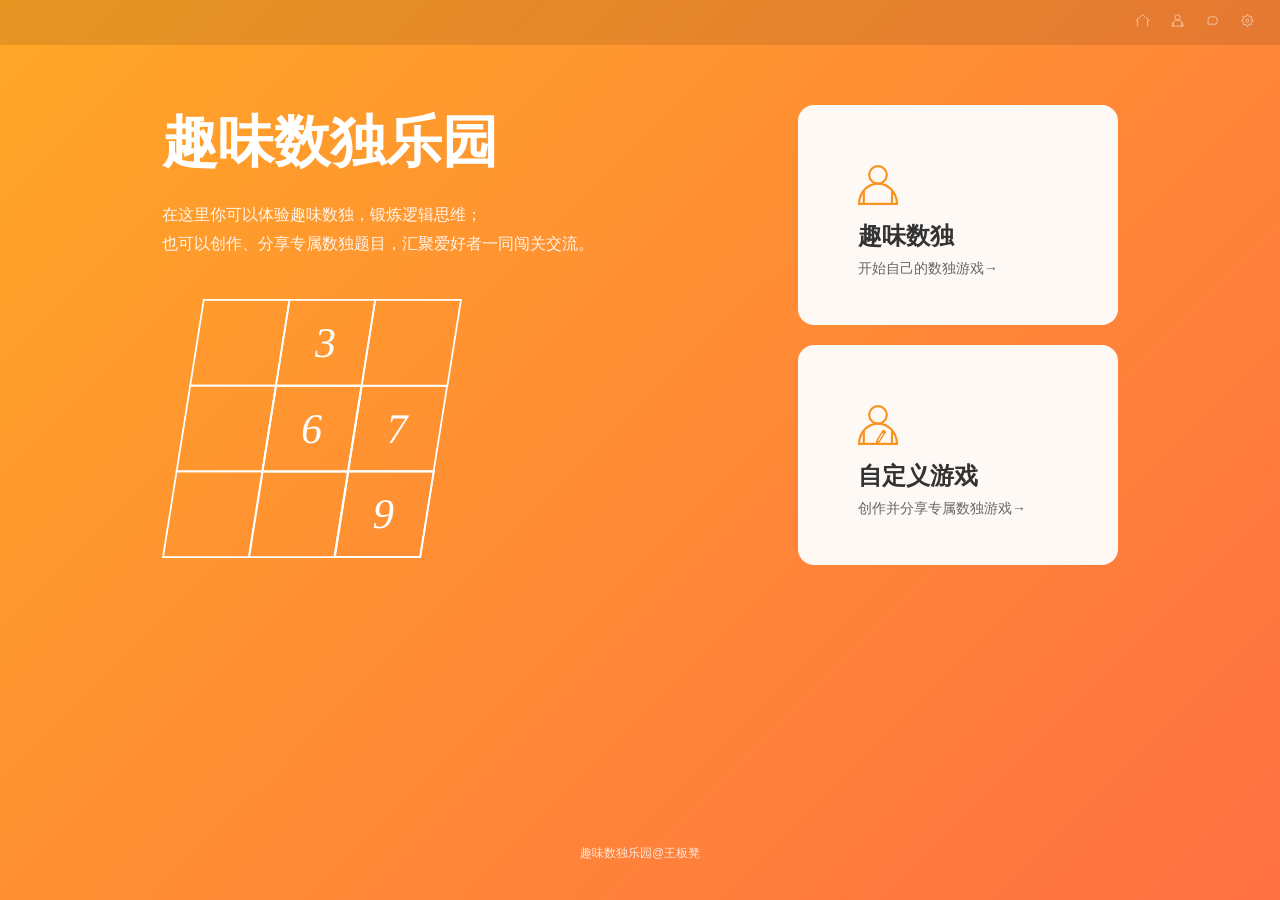
==== commit 20f61c4f: "修改自定义图标" ====
--- a/index.html
+++ b/index.html
@@ -61,7 +61,7 @@
             <a href="custom-editor.html" class="card-link">
                 <div class="card paradise-card">
                     <div class="card-icon-wrapper">
-                        <img src="images/共创乐园图标.svg" alt="自定义游戏" class="card-icon">
+                        <img src="images/自定义游戏图标.svg" alt="自定义游戏" class="card-icon">
                     </div>
                     <div class="card-title">自定义游戏</div>
                     <div class="card-desc">创作并分享专属数独游戏→</div>
--- a/home.css
+++ b/home.css
@@ -158,13 +158,13 @@
 
 /* 共创乐园卡片图标放大到50x50px */
 .paradise-card .card-icon-wrapper {
-    width: 50px;
-    height: 50px;
+    width: 40px;
+    height: 40px;
 }
 
 .paradise-card .card-icon {
-    width: 50px;
-    height: 50px;
+    width: 40px;
+    height: 40px;
 }
 
 /* 通用样式类 */
